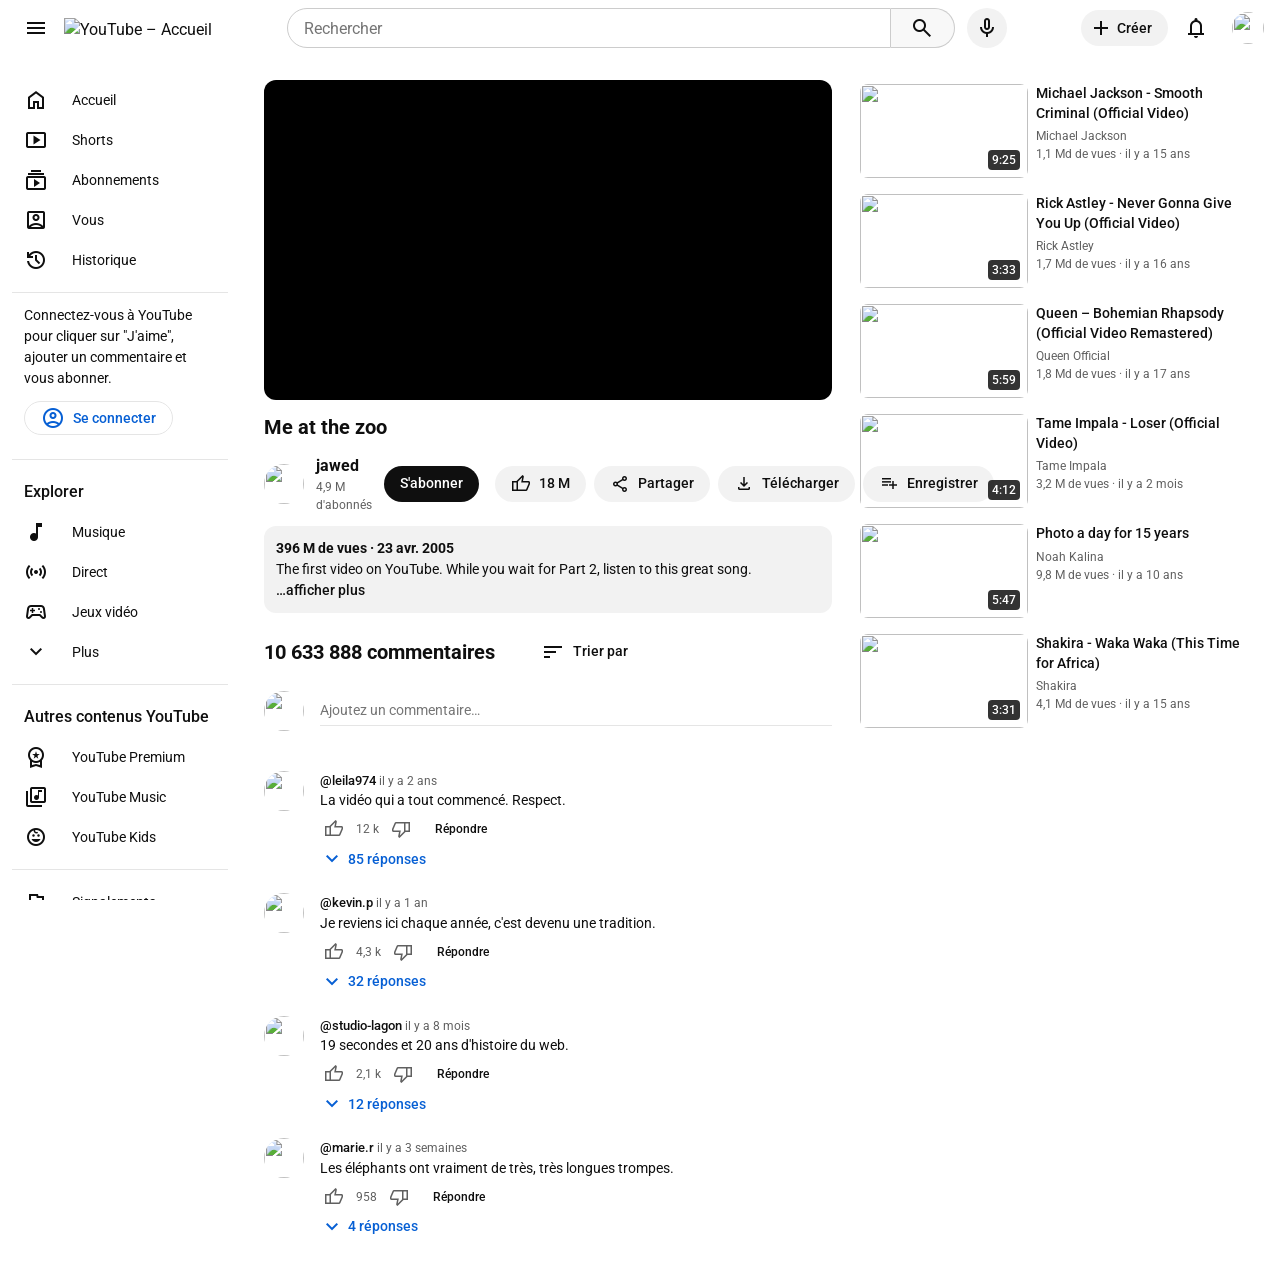
==== video.html @ 18dbdbfe "Page vidéo (version ordinateur)" ====
<!doctype html>
<html lang="fr">
  <head>
    <meta charset="UTF-8" />
    <!-- Indispensable pour le responsive : sans cette ligne, le téléphone affiche la page
         comme un ordinateur, en tout petit, et les media queries ne servent à rien. -->
    <meta name="viewport" content="width=device-width, initial-scale=1.0" />
    <title>Me at the zoo – YouTube</title>
    <!-- Tout vient d'Internet (CDN) : pas de dossier img/, fonts/ ou media/ dans ce dépôt -->
    <link rel="icon" href="https://www.youtube.com/favicon.ico" />
    <!-- Icônes Material Symbols (Google) : on écrit le NOM de l'icône dans un <span> -->
    <link rel="stylesheet" href="https://fonts.googleapis.com/css2?family=Material+Symbols+Outlined:opsz,wght,FILL,GRAD@20..48,400,0..1,0&amp;display=block" />
    <link rel="stylesheet" href="css/style.css" />
  </head>

  <body>
    <!-- ===== HEADER : 3 groupes en flexbox ===== -->
    <header class="banner">
      <!-- Groupe gauche : menu + logo -->
      <div class="banner-start">
        <button class="icon-btn" type="button" aria-label="Menu">
          <span class="material-symbols-outlined" aria-hidden="true">menu</span>
        </button>
        <a href="index.html" class="logo">
          <img src="https://upload.wikimedia.org/wikipedia/commons/b/b8/YouTube_Logo_2017.svg" alt="YouTube – Accueil" />
        </a>
      </div>

      <!-- Groupe central : recherche + micro -->
      <div class="banner-center">
        <form class="search" action="#" role="search">
          <input class="search-input" type="search" name="q" placeholder="Rechercher" aria-label="Rechercher" />
          <button class="search-btn" type="submit" aria-label="Lancer la recherche">
            <span class="material-symbols-outlined" aria-hidden="true">search</span>
          </button>
        </form>
        <button class="icon-btn icon-btn-grey" type="button" aria-label="Recherche vocale">
          <span class="material-symbols-outlined" aria-hidden="true">mic</span>
        </button>
      </div>

      <!-- Groupe droit : loupe seule (cachée sur ordinateur), créer, notifications, avatar -->
      <div class="banner-end">
        <!-- Ce bouton ne sert qu'au téléphone : il est caché sur ordinateur (voir .search-mobile dans le CSS) -->
        <button class="icon-btn search-mobile" type="button" aria-label="Rechercher">
          <span class="material-symbols-outlined" aria-hidden="true">search</span>
        </button>
        <button class="btn-create" type="button">
          <span class="material-symbols-outlined" aria-hidden="true">add</span>
          <span>Créer</span>
        </button>
        <button class="icon-btn" type="button" aria-label="Notifications">
          <span class="material-symbols-outlined" aria-hidden="true">notifications</span>
        </button>
        <a href="#" class="avatar-link" aria-label="Mon compte">
          <img class="avatar avatar-small" src="https://ui-avatars.com/api/?name=Moi&amp;background=random&amp;color=fff&amp;size=72" alt="" />
        </a>
      </div>
    </header>

    <div id="page">
      <!-- ===== NAVIGATION LATÉRALE ===== -->
      <aside class="sidebar">
        <nav aria-label="Navigation principale">
          <section>
            <div class="items">
              <a href="#">
                <span class="material-symbols-outlined" aria-hidden="true">home</span>
                <span>Accueil</span>
              </a>
              <a href="#">
                <span class="material-symbols-outlined" aria-hidden="true">smart_display</span>
                <span>Shorts</span>
              </a>
              <a href="#">
                <span class="material-symbols-outlined" aria-hidden="true">subscriptions</span>
                <span>Abonnements</span>
              </a>
              <a href="#">
                <span class="material-symbols-outlined" aria-hidden="true">account_box</span>
                <span>Vous</span>
              </a>
              <a href="#">
                <span class="material-symbols-outlined" aria-hidden="true">history</span>
                <span>Historique</span>
              </a>
            </div>
          </section>

          <section>
            <p>
              Connectez-vous à YouTube pour cliquer sur "J'aime", ajouter un
              commentaire et vous abonner.
            </p>
            <a href="#" class="se-connecter">
              <span class="material-symbols-outlined" aria-hidden="true">account_circle</span>
              <span>Se connecter</span>
            </a>
          </section>

          <section>
            <h2>Explorer</h2>
            <div class="items">
              <a href="#">
                <span class="material-symbols-outlined" aria-hidden="true">music_note</span>
                <span>Musique</span>
              </a>
              <a href="#">
                <span class="material-symbols-outlined" aria-hidden="true">sensors</span>
                <span>Direct</span>
              </a>
              <a href="#">
                <span class="material-symbols-outlined" aria-hidden="true">sports_esports</span>
                <span>Jeux vidéo</span>
              </a>
              <a href="#">
                <span class="material-symbols-outlined" aria-hidden="true">expand_more</span>
                <span>Plus</span>
              </a>
            </div>
          </section>

          <section>
            <h2>Autres contenus YouTube</h2>
            <div class="items">
              <a href="#">
                <span class="material-symbols-outlined" aria-hidden="true">workspace_premium</span>
                <span>YouTube Premium</span>
              </a>
              <a href="#">
                <span class="material-symbols-outlined" aria-hidden="true">library_music</span>
                <span>YouTube Music</span>
              </a>
              <a href="#">
                <span class="material-symbols-outlined" aria-hidden="true">child_care</span>
                <span>YouTube Kids</span>
              </a>
            </div>
          </section>

          <section>
            <div class="items">
              <a href="#">
                <span class="material-symbols-outlined" aria-hidden="true">flag</span>
                <span>Signalements</span>
              </a>
            </div>
          </section>
        </nav>

        <!-- Footer DANS la sidebar -->
        <footer>
          <nav aria-label="Liens de pied de page">
            <div id="links-primary">
              <a href="#">Présentation</a>
              <a href="#">Presse</a>
              <a href="#">Droits d'auteur</a>
              <a href="#">Nous contacter</a>
              <a href="#">Créateurs</a>
              <a href="#">Publicité</a>
              <a href="#">Développeurs</a>
            </div>
            <div id="links-secondary">
              <a href="#">Conditions d'utilisation</a>
              <a href="#">Confidentialité</a>
              <a href="#">Règles et sécurité</a>
              <a href="#">Premiers pas sur YouTube</a>
              <a href="#">Tester de nouvelles fonctionnalités</a>
            </div>
          </nav>
          <p id="copyright">
            <small>© 2026 Google LLC · Clone réalisé pour un exercice.</small>
          </p>
        </footer>
      </aside>

      <!-- ===== PAGE VIDÉO : 2 colonnes (fiches V1 et V3) ===== -->
      <main class="page-video">

        <!-- Colonne principale -->
        <div class="lecteur">
          <!-- Le lecteur YouTube intégré (Partager › Intégrer) : rien à stocker dans le dépôt -->
          <div class="video-cadre">
            <iframe src="https://www.youtube.com/embed/jNQXAC9IVRw" title="Me at the zoo"
                    allow="accelerometer; autoplay; clipboard-write; encrypted-media; gyroscope; picture-in-picture"
                    allowfullscreen></iframe>
          </div>

          <h1>Me at the zoo</h1>

          <!-- Ligne de la chaîne : chaîne à gauche, boutons à droite -->
          <div class="chaine">
            <div class="chaine-gauche">
              <img class="avatar avatar-chaine" src="https://ui-avatars.com/api/?name=jawed&amp;background=random&amp;color=fff&amp;size=72" alt="" />
              <div class="chaine-nom">
                <p><b>jawed</b></p>
                <p class="abonnes">4,9 M d'abonnés</p>
              </div>
              <button class="btn-abonner" type="button">S'abonner</button>
            </div>
            <div class="chaine-actions">
              <button class="btn-pill" type="button"><span class="material-symbols-outlined" aria-hidden="true">thumb_up</span> <span>18 M</span></button>
              <button class="btn-pill" type="button"><span class="material-symbols-outlined" aria-hidden="true">share</span> <span>Partager</span></button>
              <button class="btn-pill" type="button"><span class="material-symbols-outlined" aria-hidden="true">download</span> <span>Télécharger</span></button>
              <button class="btn-pill" type="button"><span class="material-symbols-outlined" aria-hidden="true">playlist_add</span> <span>Enregistrer</span></button>
            </div>
          </div>

          <!-- Description -->
          <div class="description">
            <p><b>396 M de vues · 23 avr. 2005</b></p>
            <p>The first video on YouTube. While you wait for Part 2, listen to this great song.</p>
            <p class="afficher-plus">…afficher plus</p>
          </div>

          <!-- ===== COMMENTAIRES (fiche V2) ===== -->
          <section class="commentaires">
            <div class="commentaires-entete">
              <h2>10 633 888 commentaires</h2>
              <button class="btn-trier" type="button"><span class="material-symbols-outlined" aria-hidden="true">sort</span> <span>Trier par</span></button>
            </div>

            <div class="ajouter-commentaire">
              <img class="avatar avatar-commentaire" src="https://ui-avatars.com/api/?name=Moi&amp;background=random&amp;color=fff&amp;size=72" alt="" />
              <input type="text" placeholder="Ajoutez un commentaire…" aria-label="Ajouter un commentaire" />
            </div>

            <article class="commentaire">
              <img class="avatar avatar-commentaire" src="https://ui-avatars.com/api/?name=leila974&amp;background=random&amp;color=fff&amp;size=72" alt="" />
              <div class="commentaire-texte">
                <p class="commentaire-auteur">@leila974 <span>il y a 2 ans</span></p>
                <p>La vidéo qui a tout commencé. Respect.</p>
                <div class="commentaire-actions">
                  <button type="button" aria-label="J'aime ce commentaire"><span class="material-symbols-outlined" aria-hidden="true">thumb_up</span></button>
                  <span>12 k</span>
                  <button type="button" aria-label="Je n'aime pas ce commentaire"><span class="material-symbols-outlined" aria-hidden="true">thumb_down</span></button>
                  <button type="button" class="btn-repondre">Répondre</button>
                </div>
                <a href="#" class="reponses"><span class="material-symbols-outlined" aria-hidden="true">expand_more</span> 85 réponses</a>
              </div>
            </article>
            <article class="commentaire">
              <img class="avatar avatar-commentaire" src="https://ui-avatars.com/api/?name=kevin.p&amp;background=random&amp;color=fff&amp;size=72" alt="" />
              <div class="commentaire-texte">
                <p class="commentaire-auteur">@kevin.p <span>il y a 1 an</span></p>
                <p>Je reviens ici chaque année, c'est devenu une tradition.</p>
                <div class="commentaire-actions">
                  <button type="button" aria-label="J'aime ce commentaire"><span class="material-symbols-outlined" aria-hidden="true">thumb_up</span></button>
                  <span>4,3 k</span>
                  <button type="button" aria-label="Je n'aime pas ce commentaire"><span class="material-symbols-outlined" aria-hidden="true">thumb_down</span></button>
                  <button type="button" class="btn-repondre">Répondre</button>
                </div>
                <a href="#" class="reponses"><span class="material-symbols-outlined" aria-hidden="true">expand_more</span> 32 réponses</a>
              </div>
            </article>
            <article class="commentaire">
              <img class="avatar avatar-commentaire" src="https://ui-avatars.com/api/?name=studio-lagon&amp;background=random&amp;color=fff&amp;size=72" alt="" />
              <div class="commentaire-texte">
                <p class="commentaire-auteur">@studio-lagon <span>il y a 8 mois</span></p>
                <p>19 secondes et 20 ans d'histoire du web.</p>
                <div class="commentaire-actions">
                  <button type="button" aria-label="J'aime ce commentaire"><span class="material-symbols-outlined" aria-hidden="true">thumb_up</span></button>
                  <span>2,1 k</span>
                  <button type="button" aria-label="Je n'aime pas ce commentaire"><span class="material-symbols-outlined" aria-hidden="true">thumb_down</span></button>
                  <button type="button" class="btn-repondre">Répondre</button>
                </div>
                <a href="#" class="reponses"><span class="material-symbols-outlined" aria-hidden="true">expand_more</span> 12 réponses</a>
              </div>
            </article>
            <article class="commentaire">
              <img class="avatar avatar-commentaire" src="https://ui-avatars.com/api/?name=marie.r&amp;background=random&amp;color=fff&amp;size=72" alt="" />
              <div class="commentaire-texte">
                <p class="commentaire-auteur">@marie.r <span>il y a 3 semaines</span></p>
                <p>Les éléphants ont vraiment de très, très longues trompes.</p>
                <div class="commentaire-actions">
                  <button type="button" aria-label="J'aime ce commentaire"><span class="material-symbols-outlined" aria-hidden="true">thumb_up</span></button>
                  <span>958</span>
                  <button type="button" aria-label="Je n'aime pas ce commentaire"><span class="material-symbols-outlined" aria-hidden="true">thumb_down</span></button>
                  <button type="button" class="btn-repondre">Répondre</button>
                </div>
                <a href="#" class="reponses"><span class="material-symbols-outlined" aria-hidden="true">expand_more</span> 4 réponses</a>
              </div>
            </article>
          </section>
        </div>

        <!-- ===== SUGGESTIONS (fiche V3) ===== -->
        <aside class="suggestions" aria-label="Vidéos suggérées">
          <a class="suggestion" href="video.html">
            <span class="miniature">
              <img src="https://i.ytimg.com/vi/h_D3VFfhvs4/mqdefault.jpg" alt="" />
              <span class="duree">9:25</span>
            </span>
            <span class="suggestion-texte">
              <span class="suggestion-titre">Michael Jackson - Smooth Criminal (Official Video)</span>
              <span>Michael Jackson</span>
              <span>1,1 Md de vues · il y a 15 ans</span>
            </span>
          </a>
          <a class="suggestion" href="video.html">
            <span class="miniature">
              <img src="https://i.ytimg.com/vi/dQw4w9WgXcQ/mqdefault.jpg" alt="" />
              <span class="duree">3:33</span>
            </span>
            <span class="suggestion-texte">
              <span class="suggestion-titre">Rick Astley - Never Gonna Give You Up (Official Video)</span>
              <span>Rick Astley</span>
              <span>1,7 Md de vues · il y a 16 ans</span>
            </span>
          </a>
          <a class="suggestion" href="video.html">
            <span class="miniature">
              <img src="https://i.ytimg.com/vi/fJ9rUzIMcZQ/mqdefault.jpg" alt="" />
              <span class="duree">5:59</span>
            </span>
            <span class="suggestion-texte">
              <span class="suggestion-titre">Queen – Bohemian Rhapsody (Official Video Remastered)</span>
              <span>Queen Official</span>
              <span>1,8 Md de vues · il y a 17 ans</span>
            </span>
          </a>
          <a class="suggestion" href="video.html">
            <span class="miniature">
              <img src="https://i.ytimg.com/vi/s3a4OQR-10M/mqdefault.jpg" alt="" />
              <span class="duree">4:12</span>
            </span>
            <span class="suggestion-texte">
              <span class="suggestion-titre">Tame Impala - Loser (Official Video)</span>
              <span>Tame Impala</span>
              <span>3,2 M de vues · il y a 2 mois</span>
            </span>
          </a>
          <a class="suggestion" href="video.html">
            <span class="miniature">
              <img src="https://i.ytimg.com/vi/Jbk-09u4gcv/mqdefault.jpg" alt="" />
              <span class="duree">5:47</span>
            </span>
            <span class="suggestion-texte">
              <span class="suggestion-titre">Photo a day for 15 years</span>
              <span>Noah Kalina</span>
              <span>9,8 M de vues · il y a 10 ans</span>
            </span>
          </a>
          <a class="suggestion" href="video.html">
            <span class="miniature">
              <img src="https://i.ytimg.com/vi/pRpeEdMmmQ0/mqdefault.jpg" alt="" />
              <span class="duree">3:31</span>
            </span>
            <span class="suggestion-texte">
              <span class="suggestion-titre">Shakira - Waka Waka (This Time for Africa)</span>
              <span>Shakira</span>
              <span>4,1 Md de vues · il y a 15 ans</span>
            </span>
          </a>
        </aside>

      </main>
    </div>
  </body>
</html>
---- css/style.css ----
/* ==========================================================
   YouTube clone · style.css
   Version ORDINATEUR terminée (à partir de 1280 px de large).
   Rangé en 6 zones : on ajoute chaque règle dans la bonne zone.

   TON TRAVAIL : la zone 6 (tout en bas), les media queries.
   On ne touche presque pas aux zones 1 à 5 : on les SURCHARGE en zone 6.
   ========================================================== */


/* ===== 1. VARIABLES ===== */

/* Police Roboto chargée depuis Google Fonts.
   @import se met TOUT EN HAUT du fichier, avant toute règle : sinon il est ignoré. */
@import url("https://fonts.googleapis.com/css2?family=Roboto:wght@400;500;700&display=swap");

:root {
  /* Palette : nommée par le rôle, pas par la couleur */
  --color-bg: #FFFFFF;          /* fond */
  --color-text: #0F0F0F;        /* texte principal */
  --color-muted: #606060;       /* texte secondaire : chaîne, vues, date */
  --color-primary: #FF0000;     /* rouge YouTube : logo Shorts */
  --color-accent: #065FD4;      /* bleu des liens « Se connecter » */
  --color-accent-light: #DEF1FF;/* bleu très clair au survol de « Se connecter » */
  --color-hover: #F2F2F2;       /* fond au survol */
  --color-hover-dark: #E5E5E5;  /* fond au survol d'un bouton déjà gris */
  --color-border: #E5E5E5;      /* lignes de séparation */
  --color-overlay: rgb(0 0 0 / 80%); /* noir transparent des pastilles de durée */

  /* Espacements */
  --space-1: 4px;
  --space-2: 8px;
  --space-3: 12px;
  --space-4: 16px;
  --space-5: 24px;
  --space-6: 40px;

  /* Arrondis */
  --radius-sm: 4px;      /* pastille de durée */
  --radius-md: 8px;      /* boutons de filtre, liens de la sidebar */
  --radius-lg: 12px;     /* miniatures */
  --radius-pill: 40px;   /* forme de pilule */

  /* Tailles relevées sur YouTube */
  --header-height: 56px;
  --sidebar-width: 240px;
  --avatar-size: 36px;
  --suggestions-width: 400px;
}


/* ===== 2. RESET ===== */

* {
  box-sizing: border-box;  /* la largeur écrite inclut le padding et la bordure */
}

body, h1, h2, h3, p {
  margin: 0;               /* enlève les marges que le navigateur ajoute tout seul */
}

img {
  display: block;          /* plus d'espace vide sous les images */
  max-width: 100%;         /* une image ne déborde jamais de son parent */
}

button {
  font: inherit;           /* les boutons prennent la police du site */
  color: inherit;
  border: none;
  background-color: transparent;
  cursor: pointer;
}

a {
  color: inherit;          /* même couleur que le texte autour */
  text-decoration: none;
}


/* ===== 3. BASE ===== */

body {
  font-family: "Roboto", Arial, sans-serif;
  font-size: 1rem;         /* 16px */
  line-height: 1.5;        /* interligne confortable */
  color: var(--color-text);
  background-color: var(--color-bg);
  padding-top: var(--header-height); /* le header est fixe : on lui laisse sa place */
}

h1 { font-size: 1.25rem; } /* 20px */
h2 { font-size: 1.25rem; } /* 20px */
h3 { font-size: 1rem; }    /* 16px : les titres YouTube sont petits */

/* Toujours voir où on est au clavier (touche Tab) */
a:focus-visible,
button:focus-visible,
input:focus-visible {
  outline: 2px solid var(--color-text);
  outline-offset: 2px;
}

/* Les icônes Material Symbols : une icône = un mot écrit dans un <span>.
   Elles se règlent comme du TEXTE : font-size pour la taille, color pour la couleur. */
.material-symbols-outlined {
  font-size: 24px;
  line-height: 1;
}

/* Texte caché à l'écran mais lu par les lecteurs d'écran (le h1 de l'accueil) */
.visually-hidden {
  position: absolute;
  width: 1px;
  height: 1px;
  overflow: hidden;
  clip-path: inset(50%);
  white-space: nowrap;
}


/* ===== 4. MISE EN PAGE ===== */

/* --- Header fixe, 3 groupes --- */
.banner {
  position: fixed;
  top: 0;
  left: 0;
  width: 100%;
  height: var(--header-height);
  display: flex;
  justify-content: space-between;
  align-items: center;
  gap: var(--space-4);
  padding: 0 var(--space-4);
  background-color: var(--color-bg);
  z-index: 10;             /* reste au-dessus du contenu quand on défile */
}

.banner-start,
.banner-end {
  display: flex;
  align-items: center;
  gap: var(--space-2);
}

.banner-center {
  display: flex;
  align-items: center;
  gap: var(--space-3);
  flex: 1;                 /* prend la place libre au milieu */
  max-width: 720px;
}

/* --- #page met la sidebar et le main côte à côte --- */
#page {
  display: flex;
}

.sidebar {
  width: var(--sidebar-width);
  flex-shrink: 0;          /* ne rétrécit jamais */
  position: sticky;        /* reste en place quand on fait défiler les vidéos */
  top: var(--header-height);
  height: calc(100vh - var(--header-height));
  overflow-y: auto;        /* défile toute seule si elle est trop longue */
  padding: var(--space-3);
}

main {
  flex: 1;                 /* prend toute la place qui reste */
  min-width: 0;            /* autorise le main à rétrécir (sinon les filtres le font déborder) */
  padding: var(--space-5);
}

/* --- Page vidéo : lecteur + suggestions côte à côte (fiche V3) --- */
.page-video {
  display: flex;
  gap: var(--space-5);
}

.lecteur {
  flex: 1;                 /* c'est le lecteur qui s'adapte */
  min-width: 0;
}

.suggestions {
  width: var(--suggestions-width);
  flex-shrink: 0;          /* la colonne de droite ne rétrécit jamais */
  display: flex;
  flex-direction: column;
  gap: var(--space-2);
}


/* ===== 5. COMPOSANTS ===== */

/* --- Boutons ronds (menu, micro, notifications, 3 points) --- */
.icon-btn {
  width: 40px;
  height: 40px;
  display: flex;
  justify-content: center;
  align-items: center;
  flex-shrink: 0;
  border-radius: 50%;      /* carré 40 × 40 → rond */
}

.icon-btn:hover {
  background-color: var(--color-hover);
}

.icon-btn-grey {
  background-color: var(--color-hover);
}

.icon-btn-grey:hover {
  background-color: var(--color-hover-dark);
}

/* --- Logo --- */
.logo img {
  height: 20px;            /* une seule dimension : pas de déformation */
}

/* --- Barre de recherche --- */
.search {
  display: flex;
  flex: 1;
}

.search-input {
  flex: 1;                 /* le champ prend la place à côté du bouton */
  min-width: 0;
  height: 40px;
  padding: 0 var(--space-4);
  border: 1px solid #CCCCCC;
  border-radius: var(--radius-pill) 0 0 var(--radius-pill); /* arrondi à gauche */
  font: inherit;
}

.search-btn {
  width: 64px;
  height: 40px;
  display: flex;
  justify-content: center;
  align-items: center;
  border: 1px solid #CCCCCC;
  border-left: none;
  border-radius: 0 var(--radius-pill) var(--radius-pill) 0; /* arrondi à droite */
  background-color: #F8F8F8;
}

.search-btn:hover {
  background-color: var(--color-hover);
}

/* La loupe seule ne sert qu'au téléphone : cachée sur ordinateur */
.search-mobile {
  display: none;
}

/* --- Bouton « Créer » --- */
.btn-create {
  display: flex;
  align-items: center;
  gap: var(--space-1);
  height: 36px;
  padding: 0 var(--space-4) 0 var(--space-2);
  border-radius: var(--radius-pill);
  background-color: var(--color-hover);
  font-size: 0.875rem;
  font-weight: 500;
}

.btn-create:hover {
  background-color: var(--color-hover-dark);
}

/* --- Avatars : images rondes --- */
.avatar {
  width: var(--avatar-size);
  height: var(--avatar-size);
  border-radius: 50%;
  object-fit: cover;       /* remplit le rond sans s'écraser */
  flex-shrink: 0;
}

.avatar-small {
  width: 32px;
  height: 32px;
}

.avatar-link {
  display: block;
  margin-left: var(--space-2);
}

/* --- Sidebar --- */
.sidebar section {
  padding: var(--space-3) 0;
  border-bottom: 1px solid var(--color-border);
}

.sidebar h2 {
  padding: var(--space-2) var(--space-3);
  font-size: 1rem;
  font-weight: 500;
}

.sidebar p {
  padding: 0 var(--space-3);
  font-size: 0.875rem;     /* 14px */
}

.items a {
  display: flex;
  align-items: center;
  gap: var(--space-5);
  padding: var(--space-2) var(--space-3);
  border-radius: var(--radius-md);
  font-size: 0.875rem;
}

.items a:hover,
.items a:focus-visible {
  background-color: var(--color-hover);
}

/* Lien « Se connecter » en forme de pilule */
.se-connecter {
  display: inline-flex;
  align-items: center;
  gap: var(--space-2);
  margin: var(--space-3);
  padding: var(--space-1) var(--space-4);
  border: 1px solid var(--color-border);
  border-radius: var(--radius-pill);
  color: var(--color-accent);
  font-weight: 500;
  font-size: 0.875rem;
}

.se-connecter:hover,
.se-connecter:focus-visible {
  background-color: var(--color-accent-light);
}

/* Footer de la sidebar */
.sidebar footer {
  padding: var(--space-4) var(--space-3);
  font-size: 0.75rem;      /* 12px */
  color: var(--color-muted);
}

#links-primary,
#links-secondary {
  display: flex;
  flex-wrap: wrap;         /* les liens passent à la ligne */
  gap: var(--space-1) var(--space-2);
  margin-bottom: var(--space-3);
}

.sidebar footer a:hover,
.sidebar footer a:focus-visible {
  text-decoration: underline;
}

/* --- Filtres (fiche A1) --- */
.filtres {
  display: flex;
  align-items: center;
  gap: var(--space-3);
  overflow-x: auto;        /* trop de boutons ? la barre défile à l'horizontale */
  margin-bottom: var(--space-5);
}

.filtres::-webkit-scrollbar {
  display: none;           /* cache la barre de défilement */
}

.filtres button {
  flex-shrink: 0;          /* un bouton ne rétrécit jamais */
  padding: 6px var(--space-3);
  border-radius: var(--radius-md);
  background-color: var(--color-hover);
  font-size: 0.875rem;
  font-weight: 500;
  white-space: nowrap;     /* « Jeux vidéo » reste sur une ligne */
}

.filtres button:hover,
.filtres button:focus-visible {
  background-color: var(--color-hover-dark);
}

/* Le bouton sélectionné : on inverse les couleurs */
.filtres button.active {
  background-color: var(--color-text);
  color: var(--color-bg);
}

/* La flèche au bout de la barre est un bouton rond, pas un filtre */
.filtres .filtres-suite {
  padding: 0;
  border-radius: 50%;
  background-color: transparent;
}

/* --- Grille de vidéos (fiche A2) : flexbox + flex-wrap, pas de CSS Grid --- */
.videos {
  display: flex;
  flex-wrap: wrap;         /* les cartes passent à la ligne */
  gap: var(--space-6) var(--space-4); /* 40px entre les lignes · 16px entre les colonnes */
}

/* --- Une carte vidéo --- */
.video-card {
  /* 3 cartes par ligne : (largeur - 2 écarts) / 3 */
  width: calc((100% - 2 * var(--space-4)) / 3);
}

/* La miniature : un lien qui sert de repère aux pastilles (position: relative) */
.miniature {
  position: relative;
  display: block;
}

.miniature img {
  width: 100%;
  aspect-ratio: 16 / 9;
  object-fit: cover;       /* recadre l'image si elle n'est pas pile en 16/9 */
  border-radius: var(--radius-lg);
}

/* La pastille de durée, posée par-dessus la miniature */
.duree {
  position: absolute;
  right: var(--space-2);
  bottom: var(--space-2);
  padding: 1px var(--space-1);
  border-radius: var(--radius-sm);
  background-color: var(--color-overlay);
  color: #FFFFFF;
  font-size: 0.75rem;
  font-weight: 500;
}

/* .video-infos : avatar, texte et 3 points sur une ligne */
.video-infos {
  display: flex;
  align-items: flex-start;
  gap: var(--space-3);
  margin-top: var(--space-3);
}

.video-texte {
  flex: 1;                 /* le texte prend la place entre l'avatar et les 3 points */
  min-width: 0;
}

.video-texte h3 {
  font-weight: 500;
  line-height: 1.4;
  margin-bottom: var(--space-1);
}

.video-texte p {
  color: var(--color-muted);
  font-size: 0.875rem;
}

/* Les 3 points n'apparaissent qu'au survol de la carte */
.btn-3-points {
  opacity: 0;
}

.video-card:hover .btn-3-points,
.btn-3-points:focus-visible {
  opacity: 1;
}

/* --- Carte sponsorisée (fiche A4) : on ne corrige que ce qui change --- */
.sponsorisee .fleche {
  position: absolute;
  right: var(--space-2);
  bottom: var(--space-2);
  display: flex;
  padding: 2px;
  border-radius: var(--radius-sm);
  background-color: var(--color-overlay);
  color: #FFFFFF;
}

.sponsorisee .description-pub {
  display: -webkit-box;    /* coupe le texte après 2 lignes avec « … » */
  -webkit-line-clamp: 2;
  -webkit-box-orient: vertical;
  overflow: hidden;
}

.sponsorisee .mention-pub {
  margin-top: var(--space-1);
  color: var(--color-text);
  font-size: 0.75rem;
}

/* --- Section Shorts (fiche A3) --- */
.shorts {
  margin: var(--space-6) 0;
  padding: var(--space-4) 0;
  border-top: 1px solid var(--color-border);
  border-bottom: 1px solid var(--color-border);
}

.shorts-entete {
  display: flex;
  align-items: center;
  gap: var(--space-2);
  margin-bottom: var(--space-4);
}

.logo-shorts {
  color: var(--color-primary);
  font-variation-settings: "FILL" 1; /* icône pleine au lieu de contour */
}

.shorts-liste {
  display: flex;           /* toutes les cartes sur UNE ligne */
  gap: var(--space-4);
  overflow-x: auto;        /* la 6e carte sort de l'écran au lieu de casser la ligne */
}

.short-card {
  width: 210px;
  flex-shrink: 0;
}

.short-card .miniature img {
  aspect-ratio: 9 / 16;    /* format vertical */
}

.short-texte {
  margin-top: var(--space-2);
}

.short-texte h3 {
  font-size: 0.875rem;
  font-weight: 500;
  line-height: 1.4;
}

.short-texte p {
  color: var(--color-muted);
  font-size: 0.75rem;
}

/* --- Lecteur (fiche V1) : l'iframe garde le format 16/9 --- */
.video-cadre iframe {
  display: block;
  width: 100%;
  aspect-ratio: 16 / 9;
  height: auto;
  border: 0;
  border-radius: var(--radius-lg);
  background-color: #000000;
}

.lecteur h1 {
  margin-top: var(--space-3);
  font-weight: 700;
}

/* Ligne de la chaîne : chaîne à gauche, boutons à droite */
.chaine {
  display: flex;
  justify-content: space-between;
  align-items: center;
  gap: var(--space-4);
  margin-top: var(--space-3);
}

.chaine-gauche,
.chaine-actions {
  display: flex;
  align-items: center;
  gap: var(--space-3);
}

.chaine-actions {
  gap: var(--space-2);
}

.avatar-chaine {
  width: 40px;
  height: 40px;
}

.abonnes {
  color: var(--color-muted);
  font-size: 0.75rem;
}

.btn-abonner {
  height: 36px;
  padding: 0 var(--space-4);
  border-radius: var(--radius-pill);
  background-color: var(--color-text);
  color: var(--color-bg);
  font-size: 0.875rem;
  font-weight: 500;
  white-space: nowrap;
}

.btn-abonner:hover {
  background-color: #272727;
}

/* Boutons en pilule : J'aime, Partager, Télécharger, Enregistrer */
.btn-pill {
  display: flex;
  align-items: center;
  gap: var(--space-2);
  height: 36px;
  padding: 0 var(--space-4);
  border-radius: var(--radius-pill);
  background-color: var(--color-hover);
  font-size: 0.875rem;
  font-weight: 500;
  white-space: nowrap;
}

.btn-pill:hover {
  background-color: var(--color-hover-dark);
}

.btn-pill .material-symbols-outlined {
  font-size: 20px;
}

/* Description sur fond gris */
.description {
  margin-top: var(--space-3);
  padding: var(--space-3);
  border-radius: var(--radius-lg);
  background-color: var(--color-hover);
  font-size: 0.875rem;
}

.afficher-plus {
  font-weight: 500;
}

/* --- Commentaires (fiche V2) --- */
.commentaires {
  margin-top: var(--space-5);
}

.commentaires-entete {
  display: flex;
  align-items: center;
  gap: var(--space-6);
  margin-bottom: var(--space-5);
}

.btn-trier {
  display: flex;
  align-items: center;
  gap: var(--space-2);
  font-size: 0.875rem;
  font-weight: 500;
}

/* La ligne pour écrire : avatar + champ qui prend toute la place */
.ajouter-commentaire {
  display: flex;
  align-items: center;
  gap: var(--space-4);
  margin-bottom: var(--space-6);
}

.ajouter-commentaire input {
  flex: 1;
  min-width: 0;
  padding: var(--space-1) 0;
  border: none;
  border-bottom: 1px solid var(--color-border);
  font: inherit;
  font-size: 0.875rem;
}

.avatar-commentaire {
  width: 40px;
  height: 40px;
}

/* Un commentaire : avatar à gauche, bloc texte à droite */
.commentaire {
  display: flex;
  align-items: flex-start; /* surtout pas center : le texte est plus haut que l'avatar */
  gap: var(--space-4);
  margin-bottom: var(--space-4);
  font-size: 0.875rem;
}

.commentaire-texte {
  flex: 1;
  min-width: 0;
}

.commentaire-auteur {
  font-size: 0.8125rem;    /* 13px */
  font-weight: 500;
}

.commentaire-auteur span {
  color: var(--color-muted);
  font-size: 0.75rem;
  font-weight: 400;
}

.commentaire-actions {
  display: flex;
  align-items: center;
  gap: var(--space-2);
  margin-top: var(--space-1);
  color: var(--color-muted);
  font-size: 0.75rem;
}

.commentaire-actions .material-symbols-outlined {
  font-size: 20px;
}

.commentaire-actions button {
  display: flex;
  padding: var(--space-1);
  border-radius: 50%;
}

.commentaire-actions .btn-repondre {
  padding: var(--space-1) var(--space-3);
  border-radius: var(--radius-pill);
  color: var(--color-text);
  font-weight: 500;
}

.commentaire-actions button:hover {
  background-color: var(--color-hover);
}

.reponses {
  display: inline-flex;
  align-items: center;
  gap: var(--space-1);
  margin-top: var(--space-1);
  color: var(--color-accent);
  font-weight: 500;
}

/* --- Suggestions (fiche V3) : tout le lien est cliquable --- */
.suggestion {
  display: flex;
  gap: var(--space-2);
  padding: var(--space-1);
  border-radius: var(--radius-md);
}

.suggestion:hover,
.suggestion:focus-visible {
  background-color: var(--color-hover);
}

.suggestion .miniature {
  width: 168px;            /* miniature fixe : on donne les 2 tailles */
  height: 94px;
  flex-shrink: 0;
}

.suggestion .miniature img {
  height: 100%;
  border-radius: var(--radius-md);
}

.suggestion-texte {
  display: flex;
  flex-direction: column;  /* titre, chaîne et vues les uns sous les autres */
  min-width: 0;
  color: var(--color-muted);
  font-size: 0.75rem;
}

.suggestion-titre {
  display: -webkit-box;    /* titre coupé après 2 lignes */
  -webkit-line-clamp: 2;
  -webkit-box-orient: vertical;
  overflow: hidden;
  margin-bottom: var(--space-1);
  color: var(--color-text);
  font-size: 0.875rem;
  font-weight: 500;
  line-height: 1.4;
}


/* ===== 6. RESPONSIVE : À TOI DE JOUER ===== */

/* On part de l'ordinateur et on descend (desktop first) : max-width.
   Une media query ne réécrit QUE ce qui change à cette largeur.
   Garde cet ordre (de la plus grande largeur à la plus petite) :
   la règle écrite en dernier gagne. Toutes les consignes sont dans le README. */

/* --- Petit ordinateur / tablette à l'horizontale : 1024 px et moins --- */
@media (max-width: 1024px) {

}

/* --- Tablette : 768 px et moins --- */
@media (max-width: 768px) {

}

/* --- Téléphone : 480 px et moins --- */
@media (max-width: 480px) {

}
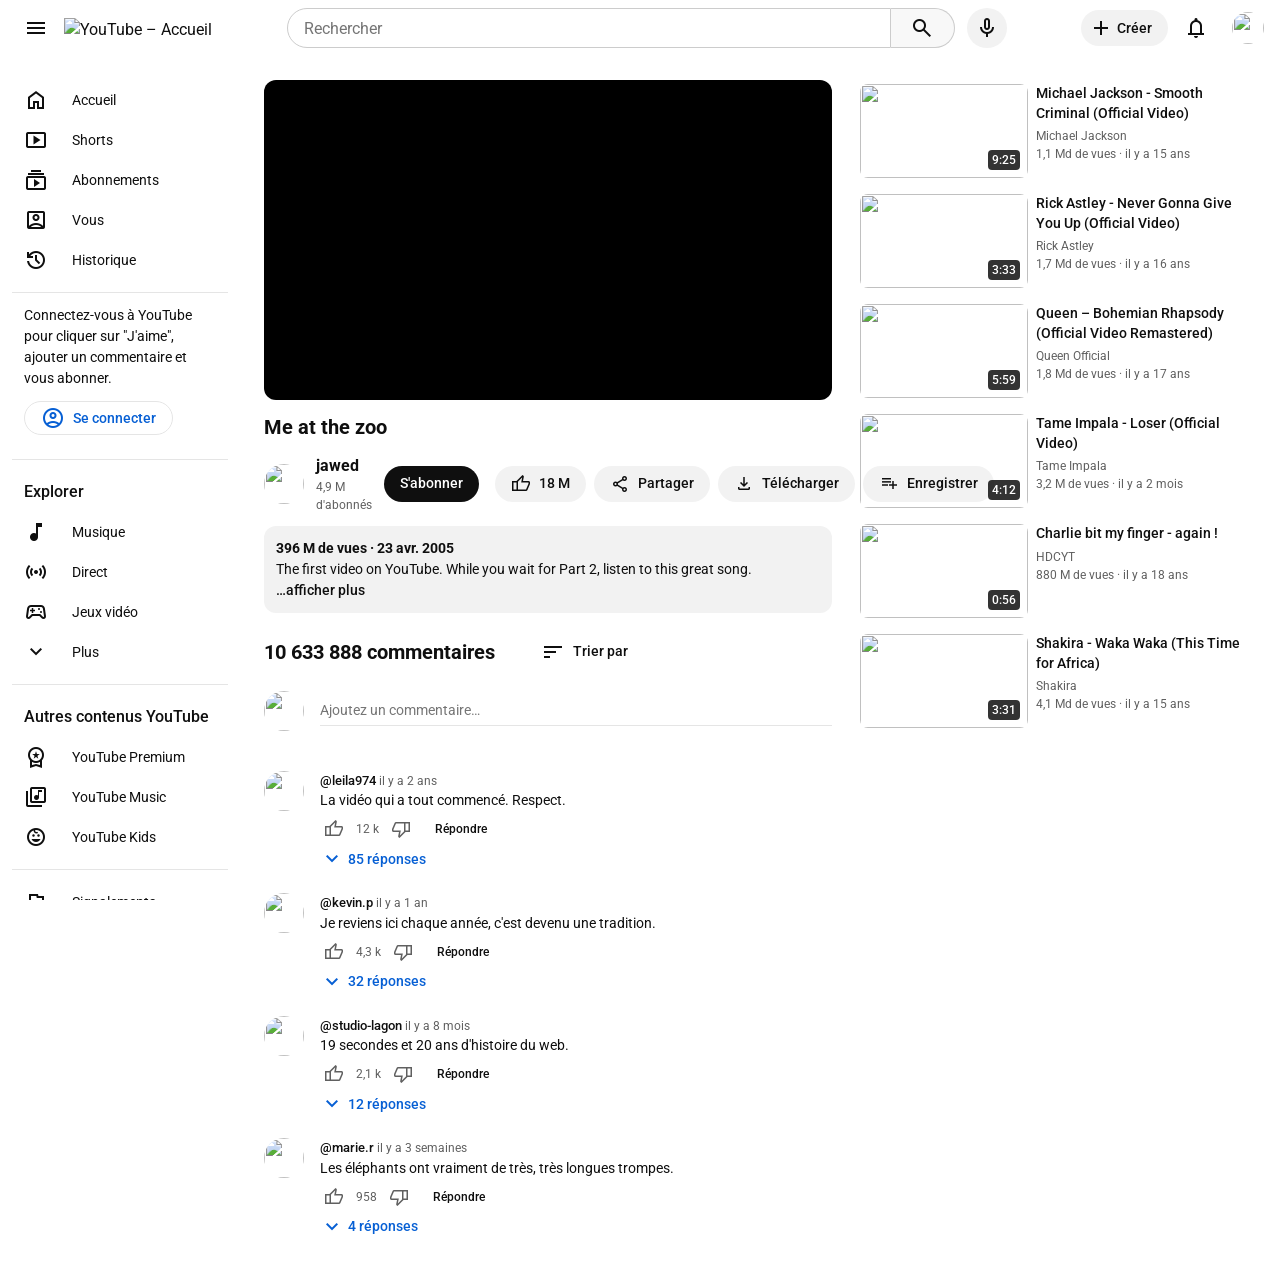
==== commit bb54e35a: "Page vidéo : suggestion dont la miniature ne se chargeait pas remplacée" ====
--- a/video.html
+++ b/video.html
@@ -332,13 +332,13 @@
           </a>
           <a class="suggestion" href="video.html">
             <span class="miniature">
-              <img src="https://i.ytimg.com/vi/Jbk-09u4gcv/mqdefault.jpg" alt="" />
-              <span class="duree">5:47</span>
-            </span>
-            <span class="suggestion-texte">
-              <span class="suggestion-titre">Photo a day for 15 years</span>
-              <span>Noah Kalina</span>
-              <span>9,8 M de vues · il y a 10 ans</span>
+              <img src="https://i.ytimg.com/vi/_OBlgSz8sSM/mqdefault.jpg" alt="" />
+              <span class="duree">0:56</span>
+            </span>
+            <span class="suggestion-texte">
+              <span class="suggestion-titre">Charlie bit my finger - again !</span>
+              <span>HDCYT</span>
+              <span>880 M de vues · il y a 18 ans</span>
             </span>
           </a>
           <a class="suggestion" href="video.html">
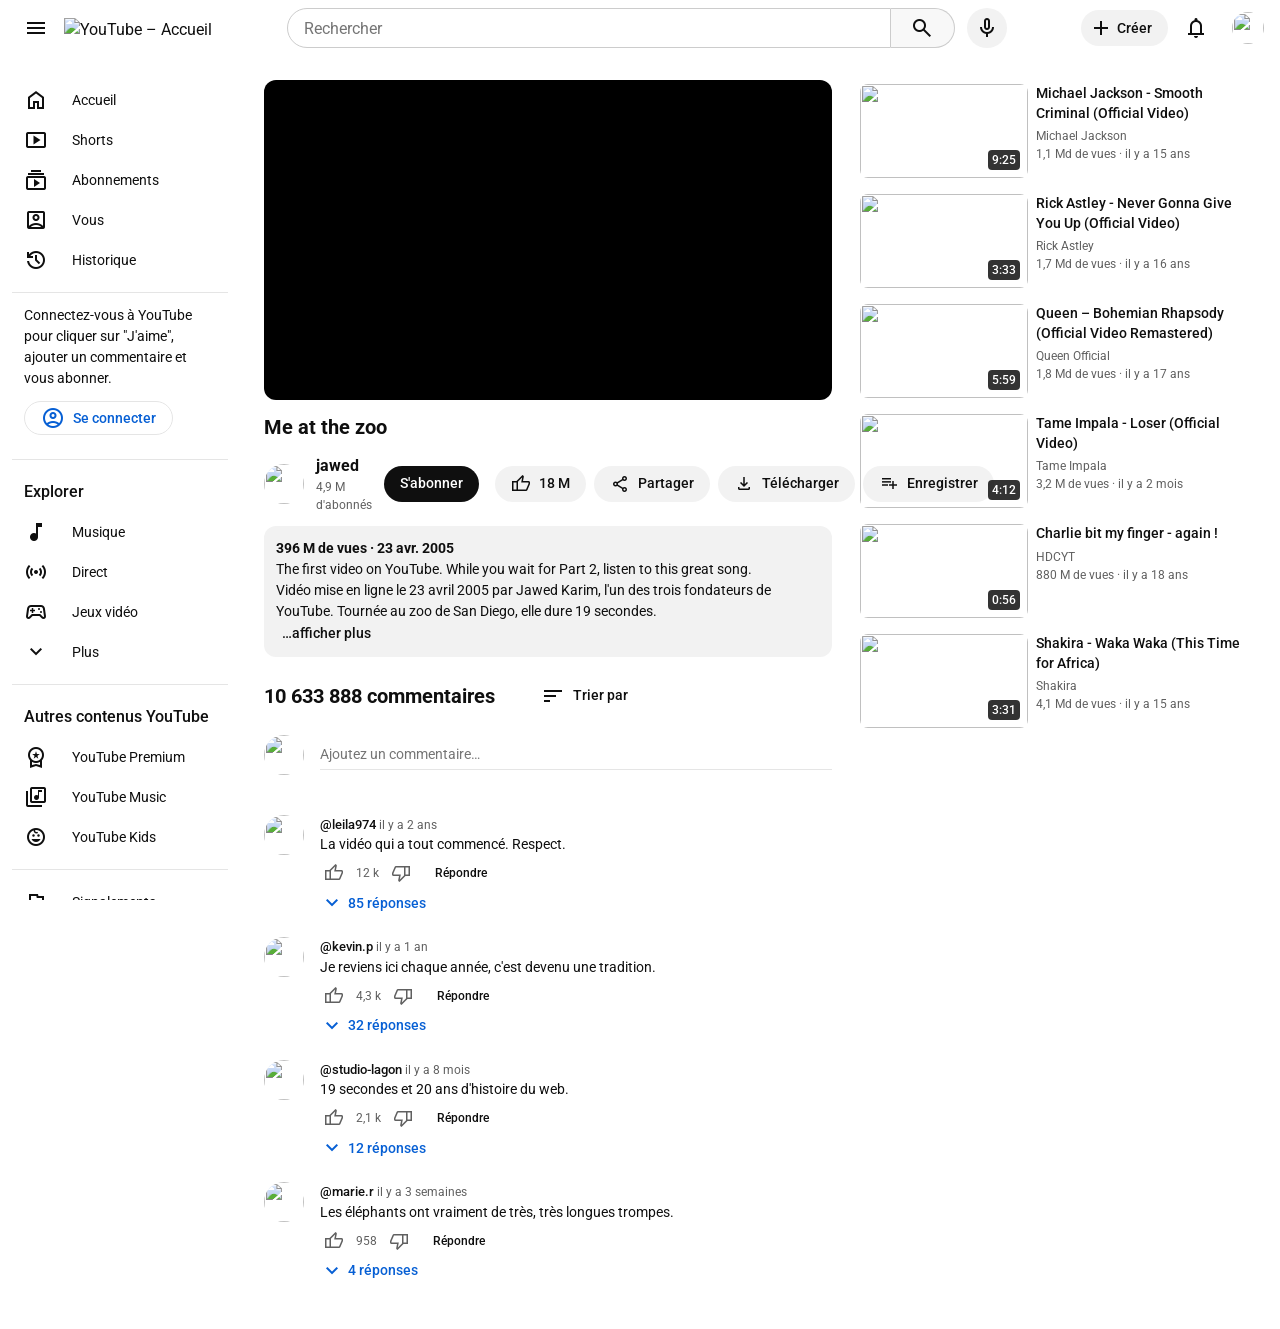
==== commit 616470ab: "Page vidéo : branchement de js/script.js et « afficher plus »" ====
--- a/video.html
+++ b/video.html
@@ -11,6 +11,8 @@
     <!-- Icônes Material Symbols (Google) : on écrit le NOM de l'icône dans un <span> -->
     <link rel="stylesheet" href="https://fonts.googleapis.com/css2?family=Material+Symbols+Outlined:opsz,wght,FILL,GRAD@20..48,400,0..1,0&amp;display=block" />
     <link rel="stylesheet" href="css/style.css" />
+    <!-- Le seul fichier JavaScript : defer = il attend que la page soit lue avant de s'exécuter -->
+    <script src="js/script.js" defer></script>
   </head>
 
   <body>
@@ -18,7 +20,7 @@
     <header class="banner">
       <!-- Groupe gauche : menu + logo -->
       <div class="banner-start">
-        <button class="icon-btn" type="button" aria-label="Menu">
+        <button class="icon-btn btn-menu" type="button" aria-label="Menu" aria-controls="sidebar" aria-expanded="true">
           <span class="material-symbols-outlined" aria-hidden="true">menu</span>
         </button>
         <a href="index.html" class="logo">
@@ -60,7 +62,7 @@
 
     <div id="page">
       <!-- ===== NAVIGATION LATÉRALE ===== -->
-      <aside class="sidebar">
+      <aside class="sidebar" id="sidebar">
         <nav aria-label="Navigation principale">
           <section>
             <div class="items">
@@ -210,7 +212,9 @@
           <div class="description">
             <p><b>396 M de vues · 23 avr. 2005</b></p>
             <p>The first video on YouTube. While you wait for Part 2, listen to this great song.</p>
-            <p class="afficher-plus">…afficher plus</p>
+            <!-- Texte caché tant qu'on n'a pas cliqué sur « …afficher plus » (voir js/script.js) -->
+            <p class="description-suite">Vidéo mise en ligne le 23 avril 2005 par Jawed Karim, l'un des trois fondateurs de YouTube. Tournée au zoo de San Diego, elle dure 19 secondes.</p>
+            <button class="afficher-plus" type="button" aria-expanded="false">…afficher plus</button>
           </div>
 
           <!-- ===== COMMENTAIRES (fiche V2) ===== -->
